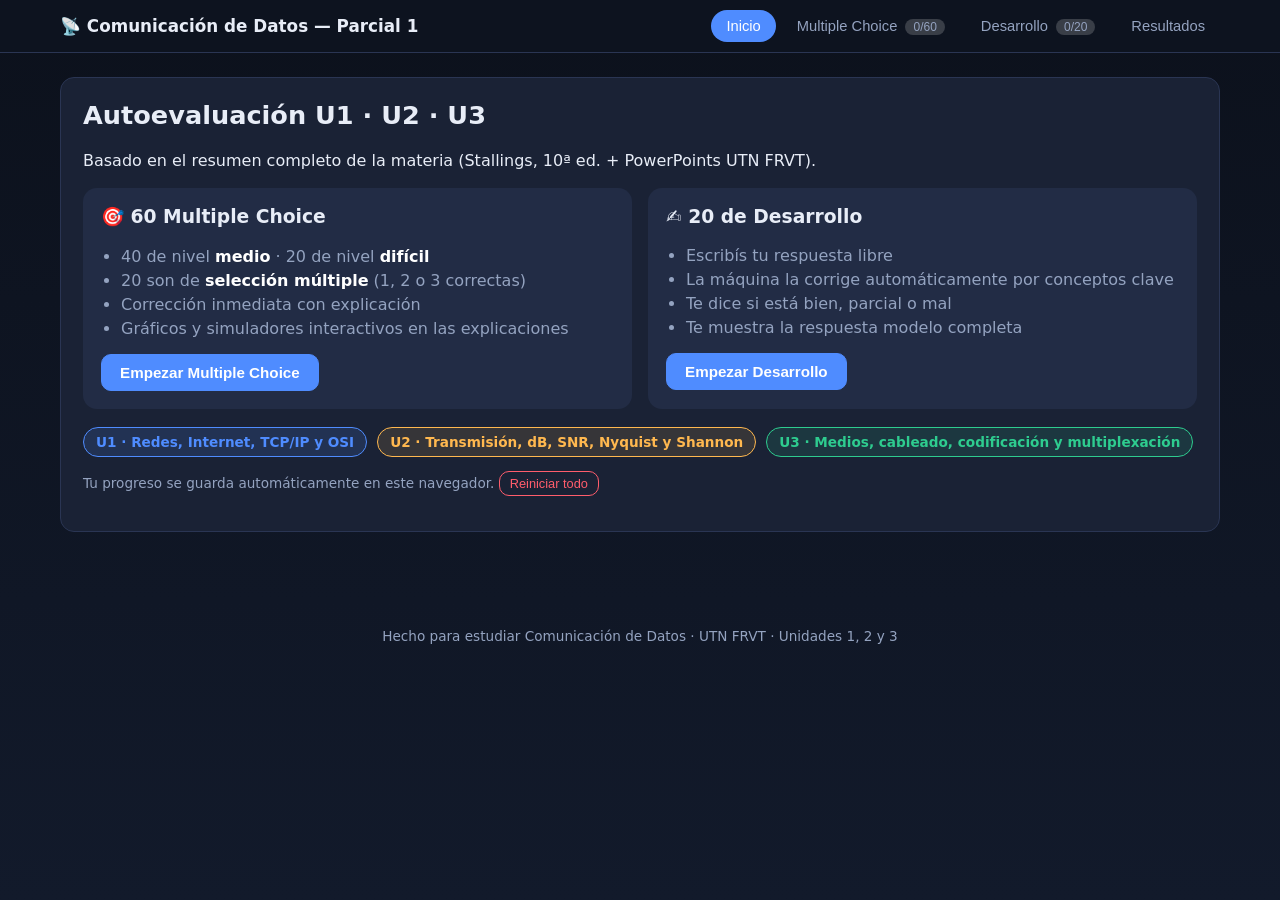
==== index.html @ b4785bce "Test interactivo Comunicacion de Datos - Parcial 1 (U1, U2, U3) - 60 preguntas multiple choice: 40 n" ====
<!DOCTYPE html>
<html lang="es">
<head>
<meta charset="UTF-8">
<meta name="viewport" content="width=device-width, initial-scale=1.0">
<title>Com. de Datos — Parcial 1 · Test interactivo</title>
<link rel="stylesheet" href="css/styles.css">
</head>
<body>
<header class="topbar">
  <div class="topbar-inner">
    <h1>📡 Comunicación de Datos — Parcial 1</h1>
    <nav>
      <button id="nav-home" class="nav-btn active">Inicio</button>
      <button id="nav-mc" class="nav-btn">Multiple Choice <span class="pill" id="mc-progress-pill">0/60</span></button>
      <button id="nav-dev" class="nav-btn">Desarrollo <span class="pill" id="dev-progress-pill">0/20</span></button>
      <button id="nav-results" class="nav-btn">Resultados</button>
    </nav>
  </div>
</header>

<main id="main">
  <!-- HOME -->
  <section id="view-home" class="view active">
    <div class="card hero">
      <h2>Autoevaluación U1 · U2 · U3</h2>
      <p>Basado en el resumen completo de la materia (Stallings, 10ª ed. + PowerPoints UTN FRVT).</p>
      <div class="hero-grid">
        <div class="hero-item">
          <h3>🎯 60 Multiple Choice</h3>
          <ul>
            <li>40 de nivel <b>medio</b> · 20 de nivel <b>difícil</b></li>
            <li>20 son de <b>selección múltiple</b> (1, 2 o 3 correctas)</li>
            <li>Corrección inmediata con explicación</li>
            <li>Gráficos y simuladores interactivos en las explicaciones</li>
          </ul>
          <button class="btn primary" id="btn-start-mc">Empezar Multiple Choice</button>
        </div>
        <div class="hero-item">
          <h3>✍️ 20 de Desarrollo</h3>
          <ul>
            <li>Escribís tu respuesta libre</li>
            <li>La máquina la corrige automáticamente por conceptos clave</li>
            <li>Te dice si está bien, parcial o mal</li>
            <li>Te muestra la respuesta modelo completa</li>
          </ul>
          <button class="btn primary" id="btn-start-dev">Empezar Desarrollo</button>
        </div>
      </div>
      <div class="hero-units">
        <span class="unit-chip u1">U1 · Redes, Internet, TCP/IP y OSI</span>
        <span class="unit-chip u2">U2 · Transmisión, dB, SNR, Nyquist y Shannon</span>
        <span class="unit-chip u3">U3 · Medios, cableado, codificación y multiplexación</span>
      </div>
      <p class="muted small">Tu progreso se guarda automáticamente en este navegador. <button class="btn danger small" id="btn-reset">Reiniciar todo</button></p>
    </div>
  </section>

  <!-- MULTIPLE CHOICE -->
  <section id="view-mc" class="view">
    <div class="quiz-layout">
      <aside class="qmap card" id="mc-map"></aside>
      <div class="qpanel">
        <div class="card" id="mc-question-card"></div>
        <div class="qnav">
          <button class="btn" id="mc-prev">← Anterior</button>
          <span id="mc-counter" class="muted"></span>
          <button class="btn" id="mc-next">Siguiente →</button>
        </div>
      </div>
    </div>
  </section>

  <!-- DESARROLLO -->
  <section id="view-dev" class="view">
    <div class="quiz-layout">
      <aside class="qmap card" id="dev-map"></aside>
      <div class="qpanel">
        <div class="card" id="dev-question-card"></div>
        <div class="qnav">
          <button class="btn" id="dev-prev">← Anterior</button>
          <span id="dev-counter" class="muted"></span>
          <button class="btn" id="dev-next">Siguiente →</button>
        </div>
      </div>
    </div>
  </section>

  <!-- RESULTADOS -->
  <section id="view-results" class="view">
    <div id="results-content"></div>
  </section>
</main>

<footer class="footer muted small">
  Hecho para estudiar Comunicación de Datos · UTN FRVT · Unidades 1, 2 y 3
</footer>

<script src="js/questions.js"></script>
<script src="js/dev-questions.js"></script>
<script src="js/widgets.js"></script>
<script src="js/app.js"></script>
</body>
</html>
---- css/styles.css ----
:root {
  --bg: #0f1420;
  --panel: #1a2235;
  --panel2: #222c45;
  --text: #e8edf7;
  --muted: #94a3c0;
  --accent: #4f8cff;
  --accent2: #7c5cff;
  --ok: #2ecc8f;
  --bad: #ff5d6c;
  --warn: #ffb84f;
  --u1: #4f8cff;
  --u2: #ffb84f;
  --u3: #2ecc8f;
  --radius: 14px;
}

* { box-sizing: border-box; }

body {
  margin: 0;
  font-family: "Segoe UI", system-ui, -apple-system, sans-serif;
  background: linear-gradient(180deg, #0c111c 0%, #121a2b 100%);
  color: var(--text);
  min-height: 100vh;
}

h1, h2, h3 { font-weight: 700; }
.muted { color: var(--muted); }
.small { font-size: 0.85rem; }
b { color: #fff; }

/* ---- Top bar ---- */
.topbar {
  position: sticky; top: 0; z-index: 50;
  background: rgba(15, 20, 32, 0.92);
  backdrop-filter: blur(8px);
  border-bottom: 1px solid #2a3553;
}
.topbar-inner {
  max-width: 1200px; margin: 0 auto; padding: 10px 20px;
  display: flex; align-items: center; justify-content: space-between; flex-wrap: wrap; gap: 8px;
}
.topbar h1 { font-size: 1.05rem; margin: 0; }
nav { display: flex; gap: 6px; flex-wrap: wrap; }
.nav-btn {
  background: transparent; color: var(--muted); border: 1px solid transparent;
  padding: 7px 14px; border-radius: 999px; cursor: pointer; font-size: 0.92rem;
}
.nav-btn:hover { color: var(--text); border-color: #34406a; }
.nav-btn.active { background: var(--accent); color: #fff; }
.pill {
  background: rgba(255,255,255,0.18); border-radius: 999px;
  padding: 1px 8px; font-size: 0.75rem; margin-left: 4px;
}

/* ---- Layout ---- */
main { max-width: 1200px; margin: 0 auto; padding: 24px 20px 60px; }
.view { display: none; }
.view.active { display: block; animation: fadein 0.25s ease; }
@keyframes fadein { from { opacity: 0; transform: translateY(6px); } to { opacity: 1; } }

.card {
  background: var(--panel); border: 1px solid #2a3553;
  border-radius: var(--radius); padding: 22px; margin-bottom: 16px;
}

/* ---- Hero ---- */
.hero h2 { margin-top: 0; font-size: 1.6rem; }
.hero-grid { display: grid; grid-template-columns: 1fr 1fr; gap: 16px; margin: 18px 0; }
.hero-item { background: var(--panel2); border-radius: var(--radius); padding: 18px; }
.hero-item h3 { margin-top: 0; }
.hero-item ul { padding-left: 20px; color: var(--muted); }
.hero-item li { margin: 5px 0; }
.hero-units { display: flex; gap: 10px; flex-wrap: wrap; margin: 12px 0; }
.unit-chip { padding: 6px 12px; border-radius: 999px; font-size: 0.85rem; font-weight: 600; }
.unit-chip.u1 { background: rgba(79,140,255,0.15); color: var(--u1); border: 1px solid var(--u1); }
.unit-chip.u2 { background: rgba(255,184,79,0.12); color: var(--u2); border: 1px solid var(--u2); }
.unit-chip.u3 { background: rgba(46,204,143,0.12); color: var(--u3); border: 1px solid var(--u3); }

/* ---- Buttons ---- */
.btn {
  background: var(--panel2); color: var(--text); border: 1px solid #34406a;
  padding: 9px 18px; border-radius: 10px; cursor: pointer; font-size: 0.95rem;
  transition: transform 0.08s ease, background 0.15s ease;
}
.btn:hover { background: #2b3759; }
.btn:active { transform: scale(0.97); }
.btn.primary { background: var(--accent); border-color: var(--accent); color: #fff; font-weight: 600; }
.btn.primary:hover { background: #3d7bf0; }
.btn.ok { background: var(--ok); border-color: var(--ok); color: #06281c; font-weight: 600; }
.btn.danger { background: transparent; border-color: var(--bad); color: var(--bad); }
.btn.danger:hover { background: rgba(255,93,108,0.12); }
.btn.small { padding: 4px 10px; font-size: 0.8rem; }
.btn:disabled { opacity: 0.45; cursor: not-allowed; }

/* ---- Quiz layout ---- */
.quiz-layout { display: grid; grid-template-columns: 230px 1fr; gap: 16px; align-items: start; }
.qmap { position: sticky; top: 70px; padding: 14px; max-height: calc(100vh - 100px); overflow-y: auto; }
.qmap h4 { margin: 4px 0 10px; font-size: 0.85rem; color: var(--muted); text-transform: uppercase; letter-spacing: 0.05em; }
.qmap-grid { display: grid; grid-template-columns: repeat(5, 1fr); gap: 6px; }
.qdot {
  aspect-ratio: 1; border-radius: 8px; border: 1px solid #34406a;
  background: var(--panel2); color: var(--muted); font-size: 0.72rem;
  cursor: pointer; display: flex; align-items: center; justify-content: center;
}
.qdot.current { outline: 2px solid var(--accent); color: #fff; }
.qdot.correct { background: rgba(46,204,143,0.25); border-color: var(--ok); color: var(--ok); }
.qdot.wrong { background: rgba(255,93,108,0.2); border-color: var(--bad); color: var(--bad); }
.qdot.partial { background: rgba(255,184,79,0.2); border-color: var(--warn); color: var(--warn); }

.qnav { display: flex; align-items: center; justify-content: space-between; margin-top: 14px; }

/* ---- Question card ---- */
.qmeta { display: flex; gap: 8px; flex-wrap: wrap; margin-bottom: 12px; }
.tag { padding: 3px 10px; border-radius: 999px; font-size: 0.75rem; font-weight: 600; }
.tag.unit-1 { background: rgba(79,140,255,0.15); color: var(--u1); }
.tag.unit-2 { background: rgba(255,184,79,0.12); color: var(--u2); }
.tag.unit-3 { background: rgba(46,204,143,0.12); color: var(--u3); }
.tag.diff-media { background: rgba(79,140,255,0.12); color: #9dbcff; }
.tag.diff-dificil { background: rgba(255,93,108,0.14); color: var(--bad); }
.tag.multi { background: rgba(124,92,255,0.18); color: #b5a3ff; }

.qtext { font-size: 1.12rem; line-height: 1.55; margin-bottom: 16px; white-space: pre-line; }

.options { display: flex; flex-direction: column; gap: 10px; }
.option {
  display: flex; gap: 12px; align-items: flex-start;
  background: var(--panel2); border: 1.5px solid #34406a; border-radius: 12px;
  padding: 13px 15px; cursor: pointer; transition: border-color 0.15s, background 0.15s;
  line-height: 1.45;
}
.option:hover { border-color: var(--accent); }
.option input { margin-top: 3px; accent-color: var(--accent); transform: scale(1.2); flex-shrink: 0; }
.option.selected { border-color: var(--accent); background: rgba(79,140,255,0.1); }
.option.reveal-correct { border-color: var(--ok); background: rgba(46,204,143,0.12); }
.option.reveal-wrong { border-color: var(--bad); background: rgba(255,93,108,0.1); }
.option.locked { cursor: default; }
.opt-mark { margin-left: auto; font-weight: 700; flex-shrink: 0; }
.opt-mark.ok { color: var(--ok); }
.opt-mark.bad { color: var(--bad); }

/* ---- Feedback ---- */
.feedback { margin-top: 18px; border-radius: 12px; padding: 16px 18px; animation: fadein 0.3s ease; }
.feedback.correct { background: rgba(46,204,143,0.1); border: 1px solid var(--ok); }
.feedback.wrong { background: rgba(255,93,108,0.08); border: 1px solid var(--bad); }
.feedback.partial { background: rgba(255,184,79,0.08); border: 1px solid var(--warn); }
.feedback h3 { margin: 0 0 8px; }
.feedback h3.ok { color: var(--ok); }
.feedback h3.bad { color: var(--bad); }
.feedback h3.warn { color: var(--warn); }
.feedback .explanation { line-height: 1.6; white-space: pre-line; }

/* ---- Widget ---- */
.widget {
  margin-top: 16px; background: #131a2c; border: 1px solid #2a3553;
  border-radius: 12px; padding: 16px;
}
.widget h4 { margin: 0 0 10px; color: var(--accent); font-size: 0.95rem; }
.widget canvas { width: 100%; border-radius: 8px; background: #0b1020; display: block; }
.wcontrols { display: flex; gap: 16px; flex-wrap: wrap; margin: 10px 0; align-items: center; }
.wctl { display: flex; flex-direction: column; gap: 3px; font-size: 0.82rem; color: var(--muted); min-width: 150px; }
.wctl input[type=range] { accent-color: var(--accent); width: 100%; }
.wctl select, .wctl input[type=text] {
  background: var(--panel2); color: var(--text); border: 1px solid #34406a;
  border-radius: 8px; padding: 6px 8px; font-size: 0.9rem;
}
.wreadout {
  display: flex; gap: 14px; flex-wrap: wrap; margin-top: 10px;
  font-size: 0.9rem;
}
.wreadout .ro {
  background: var(--panel2); padding: 6px 12px; border-radius: 8px;
}
.wreadout .ro b { color: var(--accent); }
.wreadout .ro.alert b { color: var(--bad); }
.wreadout .ro.good b { color: var(--ok); }

/* ---- Desarrollo ---- */
.dev-textarea {
  width: 100%; min-height: 170px; resize: vertical;
  background: #0e1424; color: var(--text); border: 1.5px solid #34406a;
  border-radius: 12px; padding: 14px; font-size: 1rem; font-family: inherit; line-height: 1.5;
}
.dev-textarea:focus { outline: none; border-color: var(--accent); }
.dev-textarea:disabled { opacity: 0.7; }
.concept-list { list-style: none; padding: 0; margin: 10px 0; display: flex; flex-direction: column; gap: 6px; }
.concept-list li {
  padding: 7px 12px; border-radius: 8px; font-size: 0.92rem;
  display: flex; gap: 8px; align-items: baseline;
}
.concept-list li.hit { background: rgba(46,204,143,0.1); color: var(--ok); }
.concept-list li.miss { background: rgba(255,93,108,0.08); color: var(--bad); }
.model-answer {
  margin-top: 12px; background: #0e1424; border-left: 3px solid var(--accent);
  border-radius: 0 10px 10px 0; padding: 14px 16px; line-height: 1.65; white-space: pre-line;
}
.score-bar { height: 10px; background: var(--panel2); border-radius: 999px; overflow: hidden; margin: 8px 0; }
.score-bar > div { height: 100%; border-radius: 999px; transition: width 0.6s ease; }

/* ---- Results ---- */
.results-grid { display: grid; grid-template-columns: repeat(auto-fit, minmax(220px, 1fr)); gap: 14px; }
.stat-card { background: var(--panel2); border-radius: var(--radius); padding: 18px; text-align: center; }
.stat-card .big { font-size: 2.2rem; font-weight: 800; }
.stat-card .big.ok { color: var(--ok); }
.stat-card .big.bad { color: var(--bad); }
.stat-card .big.warn { color: var(--warn); }
.bar-row { display: flex; align-items: center; gap: 10px; margin: 8px 0; }
.bar-row .label { width: 220px; font-size: 0.9rem; color: var(--muted); flex-shrink: 0; }
.bar-track { flex: 1; height: 14px; background: var(--panel2); border-radius: 999px; overflow: hidden; }
.bar-fill { height: 100%; border-radius: 999px; }
.review-link { color: var(--accent); cursor: pointer; text-decoration: underline; }

.footer { text-align: center; padding: 20px; }

@media (max-width: 860px) {
  .quiz-layout { grid-template-columns: 1fr; }
  .qmap { position: static; max-height: none; order: 2; }
  .hero-grid { grid-template-columns: 1fr; }
}
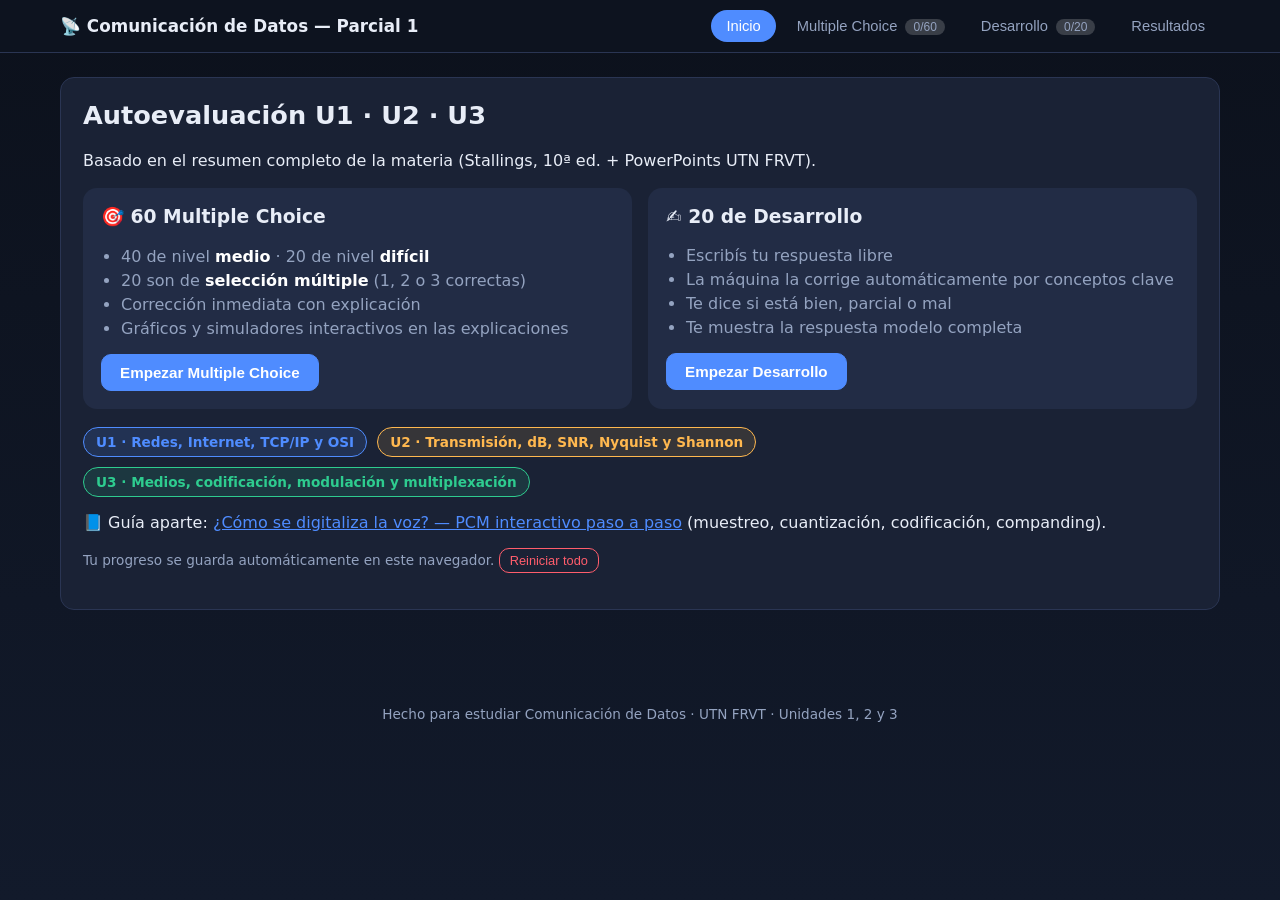
==== commit ad286200: "Guia interactiva aparte: digitalizacion de voz con PCM (pcm.html) - Pagina autocontenida con definic" ====
--- a/index.html
+++ b/index.html
@@ -50,8 +50,9 @@
       <div class="hero-units">
         <span class="unit-chip u1">U1 · Redes, Internet, TCP/IP y OSI</span>
         <span class="unit-chip u2">U2 · Transmisión, dB, SNR, Nyquist y Shannon</span>
-        <span class="unit-chip u3">U3 · Medios, cableado, codificación y multiplexación</span>
+        <span class="unit-chip u3">U3 · Medios, codificación, modulación y multiplexación</span>
       </div>
+      <p>📘 Guía aparte: <a href="pcm.html" style="color:var(--accent)">¿Cómo se digitaliza la voz? — PCM interactivo paso a paso</a> (muestreo, cuantización, codificación, companding).</p>
       <p class="muted small">Tu progreso se guarda automáticamente en este navegador. <button class="btn danger small" id="btn-reset">Reiniciar todo</button></p>
     </div>
   </section>
